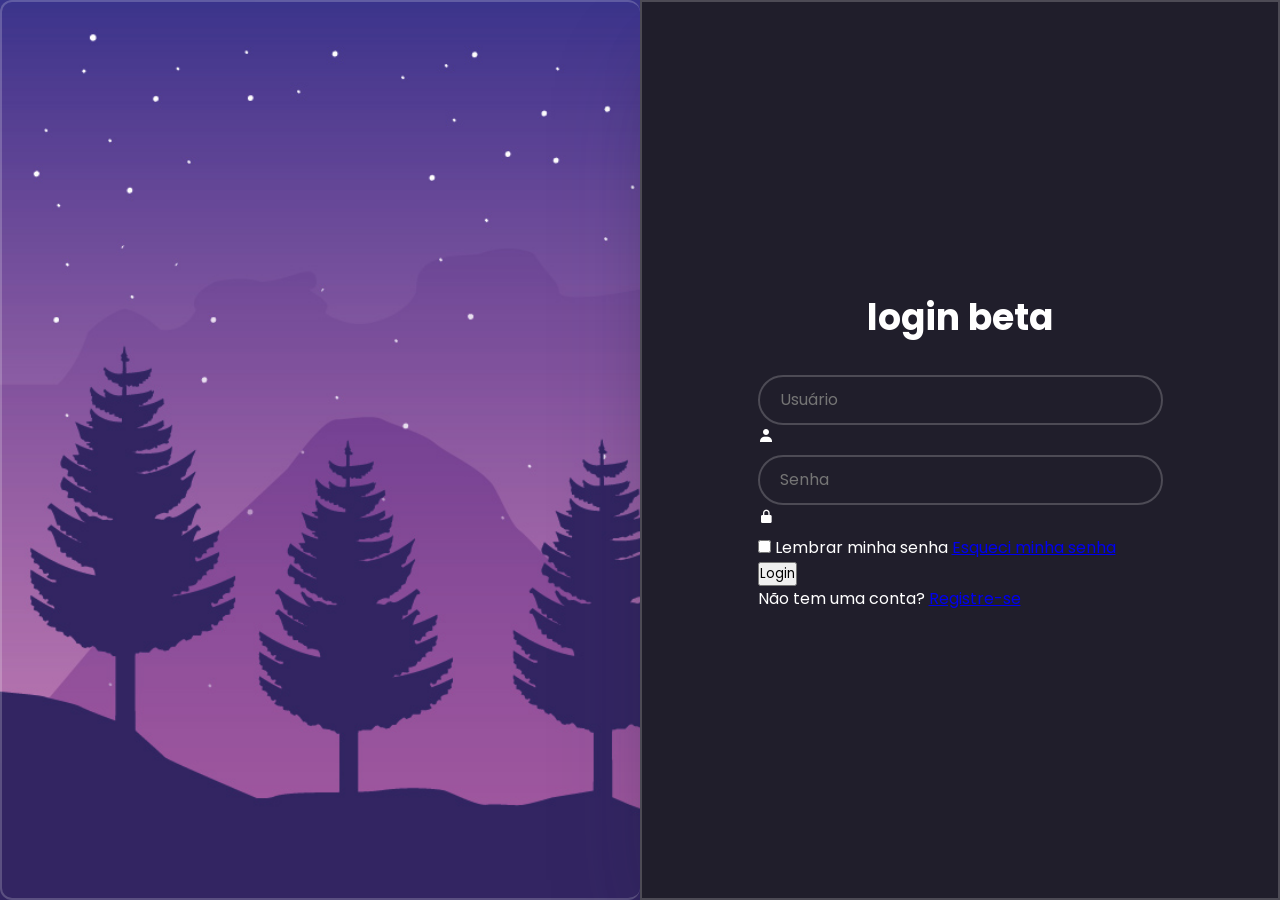
==== tela de login/index.html @ d837ec19 "teste 1" ====
<!DOCTYPE html>
<html lang="en">
<head>
    <meta charset="UTF-8">
    <meta name="viewport" content="width=device-width, initial-scale=1.0">
    <link href='https://unpkg.com/boxicons@2.1.4/css/boxicons.min.css' rel='stylesheet'>
    <link rel="stylesheet" href="styles.css">
    <title>login do site beta</title>
</head>
<body>
    <aside class="left-container"></aside>
    <main class="container">
        <form>
            <h1>login beta</h1>
            <div class="input-box">
                <input placeholder="Usuário" type="email">
                <i class="bx bxs-user"></i>
            </div> 
            <div class="input-box">
                <input placeholder="Senha" type="password">
                 <i class="bx bxs-lock-alt"></i>
            </div> 

            <div class="remember-forgot">
                <label>
                <input type="checkbox">
                Lembrar minha senha
            </label>
            <a href="#">Esqueci minha senha</a>
            </div>

            <button type="submit">Login</button>

            <div class="register-link">
                <p>Não tem uma conta? <a href="#">Registre-se</a> </p>
            </div>
        </form>

    </main>
    
</body>
</html>
---- tela de login/styles.css ----
@import url('https://fonts.googleapis.com/css2?family=Poppins:ital,wght@0,100;0,200;0,300;0,400;0,500;0,600;0,700;0,800;0,900;1,100;1,200;1,300;1,400;1,500;1,600;1,700;1,800;1,900&display=swap');

* {
    margin: 0;
    padding: 0;
    box-sizing: border-box;
    font-family: "Poppins", sans-serif;
}

body {
    display: flex;
    justify-content: center;
    align-items: center;
    min-height: 100vh ;
    background: url('./img/img.jpg');
    background-size: cover; 
    background-position: center;
}

.left-container {
    width: 50%;
    height: 100vh;
    background-color: transparent;
    border: 2px solid rgba(255, 255, 255, .2);
    border-radius: 12px;
    border-right: none;
}

.container {
    width: 50%;
    height: 100vh;
    margin-left: 0%;
    background-color: rgba(32, 30, 43, 1);
    border: 2px solid rgba(255, 255, 255, .2);
    border-radius: 0;
    color: #fff;
    padding: 30px 40px;
    box-shadow: rgba(50, 50, 93, 0.25) 0px 50px 100px -20px, rgba(0, 0, 0, 0.3) 0px 30px 60px -30px;
    display: flex;
    flex-direction: column;
    justify-content: center;
    align-items: center;
}

.container h1 {
    font-size: 36px;
    text-align: center;
}

.input-box {
    position: relative;
    width: 100%;
    height: 50px;
    margin: 30px 0;
}

.input-box input {
    width: 100%;
    height: 100%;
    background-color: transparent;
    border: 2px solid rgba(255, 255, 255, .2) ;
    border-radius: 40px;
    outline: none;
    font-size: 16px;
    color: #fff;
    padding: 20px 45px 20px 20px;
}
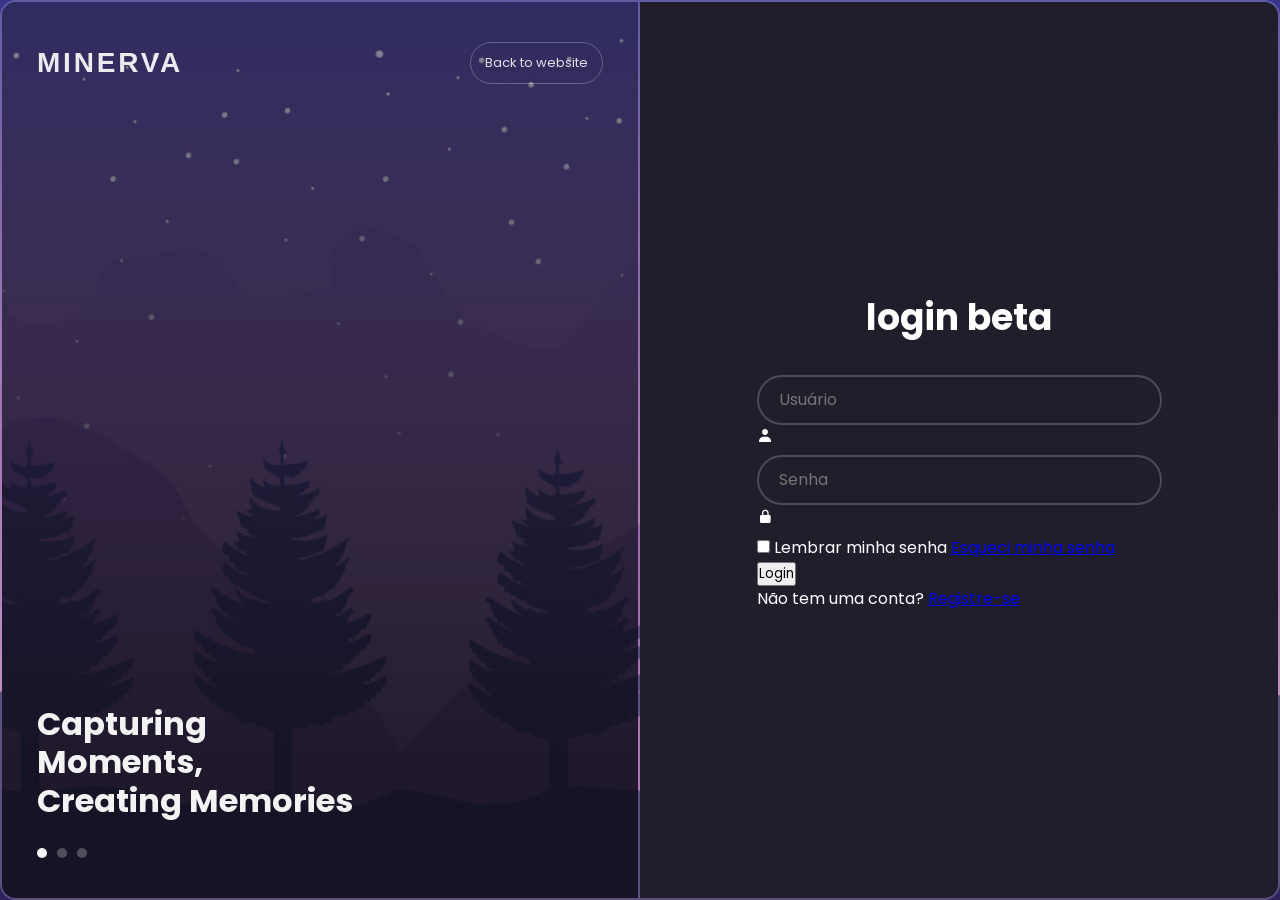
==== commit 790cede1: "teste para novo colaborador" ====
--- a/tela de login/index.html
+++ b/tela de login/index.html
@@ -8,35 +8,52 @@
     <title>login do site beta</title>
 </head>
 <body>
-    <aside class="left-container"></aside>
-    <main class="container">
-        <form>
-            <h1>login beta</h1>
-            <div class="input-box">
-                <input placeholder="Usuário" type="email">
-                <i class="bx bxs-user"></i>
-            </div> 
-            <div class="input-box">
-                <input placeholder="Senha" type="password">
-                 <i class="bx bxs-lock-alt"></i>
-            </div> 
+    <div class="wrapper">
+        <aside class="left-container">
+            <div class="left-content">
+                <header class="left-header">
+                    <div class="logo">MINERVA</div>
+                    <a class="back-link" href="#">Back to website</a>
+                </header>
 
-            <div class="remember-forgot">
-                <label>
-                <input type="checkbox">
-                Lembrar minha senha
-            </label>
-            <a href="#">Esqueci minha senha</a>
+                <div class="left-hero">
+                    <h2>Capturing Moments,<br>Creating Memories</h2>
+                    <div class="carousel-dots">
+                        <span class="dot active"></span>
+                        <span class="dot"></span>
+                        <span class="dot"></span>
+                    </div>
+                </div>
             </div>
+        </aside>
+        <main class="container">
+            <form>
+                <h1>login beta</h1>
+                <div class="input-box">
+                    <input placeholder="Usuário" type="email">
+                    <i class="bx bxs-user"></i>
+                </div> 
+                <div class="input-box">
+                    <input placeholder="Senha" type="password">
+                     <i class="bx bxs-lock-alt"></i>
+                </div> 
 
-            <button type="submit">Login</button>
+                <div class="remember-forgot">
+                    <label>
+                    <input type="checkbox">
+                    Lembrar minha senha
+                </label>
+                <a href="#">Esqueci minha senha</a>
+                </div>
 
-            <div class="register-link">
-                <p>Não tem uma conta? <a href="#">Registre-se</a> </p>
-            </div>
-        </form>
+                <button type="submit">Login</button>
 
-    </main>
-    
+                <div class="register-link">
+                    <p>Não tem uma conta? <a href="#">Registre-se</a> </p>
+                </div>
+            </form>
+
+        </main>
+    </div>
 </body>
 </html>
--- a/tela de login/styles.css
+++ b/tela de login/styles.css
@@ -8,34 +8,102 @@
 }
 
 body {
-    display: flex;
-    justify-content: center;
-    align-items: center;
-    min-height: 100vh ;
+    min-height: 100vh;
     background: url('./img/img.jpg');
-    background-size: cover; 
+    background-size: cover;
     background-position: center;
 }
 
+.wrapper {
+    display: flex;
+    width: 100vw;
+    height: 100vh;
+    border: 2px solid rgba(255, 255, 255, .2);
+    border-radius: 16px;
+    overflow: hidden;
+    box-shadow: rgba(50, 50, 93, 0.25) 0px 50px 100px -20px, rgba(0, 0, 0, 0.3) 0px 30px 60px -30px;
+}
 .left-container {
     width: 50%;
-    height: 100vh;
-    background-color: transparent;
-    border: 2px solid rgba(255, 255, 255, .2);
-    border-radius: 12px;
-    border-right: none;
+    position: relative;
+    background: url('./img/img.jpg') center/cover no-repeat;
+    border-right: 2px solid rgba(255, 255, 255, .2);
+    overflow: hidden;
+}
+
+.left-container::before {
+    content: "";
+    position: absolute;
+    inset: 0;
+    background: linear-gradient(180deg, rgba(38, 38, 64, 0.55) 0%, rgba(18, 18, 31, 0.9) 85%);
+}
+
+.left-content {
+    position: relative;
+    height: 100%;
+    padding: 40px 35px;
+    display: flex;
+    flex-direction: column;
+    justify-content: space-between;
+}
+
+.left-header {
+    display: flex;
+    justify-content: space-between;
+    align-items: center;
+}
+
+.logo {
+    font-size: 28px;
+    font-weight: 800;
+    letter-spacing: 0.1em;
+    color: rgba(255, 255, 255, 0.9);
+}
+
+.back-link {
+    font-size: 13px;
+    color: rgba(255, 255, 255, 0.85);
+    text-decoration: none;
+    border: 1px solid rgba(255, 255, 255, 0.25);
+    padding: 10px 14px;
+    border-radius: 999px;
+    transition: background 0.2s ease, transform 0.2s ease;
+}
+
+.back-link:hover {
+    background: rgba(255, 255, 255, 0.1);
+    transform: translateY(-1px);
+}
+
+.left-hero h2 {
+    font-size: 32px;
+    line-height: 1.2;
+    color: rgba(255, 255, 255, 0.95);
+    max-width: 320px;
+}
+
+.carousel-dots {
+    display: flex;
+    gap: 10px;
+    margin-top: 28px;
+}
+
+.dot {
+    width: 10px;
+    height: 10px;
+    border-radius: 50%;
+    background: rgba(255, 255, 255, 0.25);
+}
+
+.dot.active {
+    background: rgba(255, 255, 255, 0.95);
 }
 
 .container {
     width: 50%;
-    height: 100vh;
-    margin-left: 0%;
     background-color: rgba(32, 30, 43, 1);
-    border: 2px solid rgba(255, 255, 255, .2);
-    border-radius: 0;
     color: #fff;
     padding: 30px 40px;
-    box-shadow: rgba(50, 50, 93, 0.25) 0px 50px 100px -20px, rgba(0, 0, 0, 0.3) 0px 30px 60px -30px;
     display: flex;
     flex-direction: column;
     justify-content: center;
